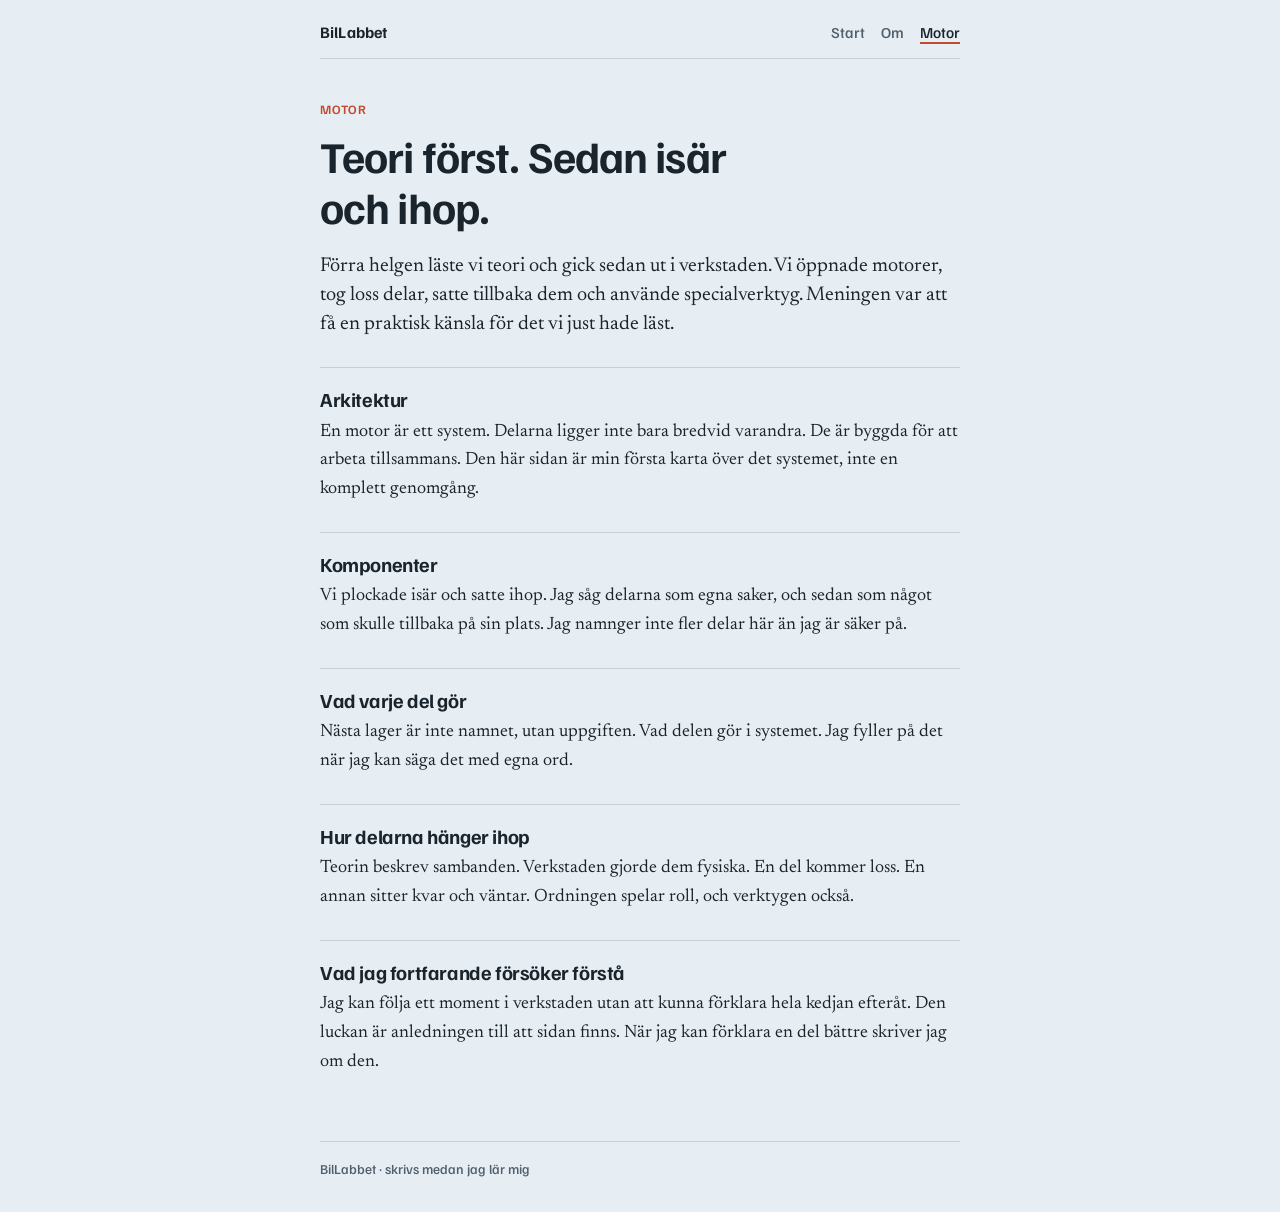
==== motor.html @ 1010e1db "Add the first Swedish pages so BilLabbet can go live. Co-authored-by: Cursor <cursoragent@cursor.com" ====
<!DOCTYPE html>
<html lang="sv">
  <head>
    <meta charset="utf-8" />
    <meta name="viewport" content="width=device-width, initial-scale=1" />
    <title>Motor · BilLabbet</title>
    <meta
      name="description"
      content="Hur jag förstår en motor just nu, efter teori och en verkstadshelg."
    />
    <link rel="stylesheet" href="styles.css" />
  </head>
  <body>
    <header class="site-header">
      <a class="site-name" href="index.html">BilLabbet</a>
      <nav aria-label="Sidor">
        <a href="index.html">Start</a>
        <a href="om.html">Om</a>
        <a href="motor.html" aria-current="page">Motor</a>
      </nav>
    </header>

    <main>
      <p class="kicker">Motor</p>
      <h1>Teori först. Sedan isär och ihop.</h1>
      <p class="lead">
        Förra helgen läste vi teori och gick sedan ut i verkstaden. Vi öppnade
        motorer, tog loss delar, satte tillbaka dem och använde specialverktyg.
        Meningen var att få en praktisk känsla för det vi just hade läst.
      </p>

      <section>
        <h2>Arkitektur</h2>
        <p>
          En motor är ett system. Delarna ligger inte bara bredvid varandra. De
          är byggda för att arbeta tillsammans. Den här sidan är min första karta
          över det systemet, inte en komplett genomgång.
        </p>
      </section>

      <section>
        <h2>Komponenter</h2>
        <p>
          Vi plockade isär och satte ihop. Jag såg delarna som egna saker, och
          sedan som något som skulle tillbaka på sin plats. Jag namnger inte
          fler delar här än jag är säker på.
        </p>
      </section>

      <section>
        <h2>Vad varje del gör</h2>
        <p>
          Nästa lager är inte namnet, utan uppgiften. Vad delen gör i systemet.
          Jag fyller på det när jag kan säga det med egna ord.
        </p>
      </section>

      <section>
        <h2>Hur delarna hänger ihop</h2>
        <p>
          Teorin beskrev sambanden. Verkstaden gjorde dem fysiska. En del kommer
          loss. En annan sitter kvar och väntar. Ordningen spelar roll, och
          verktygen också.
        </p>
      </section>

      <section>
        <h2>Vad jag fortfarande försöker förstå</h2>
        <p>
          Jag kan följa ett moment i verkstaden utan att kunna förklara hela
          kedjan efteråt. Den luckan är anledningen till att sidan finns. När
          jag kan förklara en del bättre skriver jag om den.
        </p>
      </section>
    </main>

    <footer>
      <p>BilLabbet · skrivs medan jag lär mig</p>
    </footer>
  </body>
</html>
---- styles.css ----
@font-face {
  font-family: "Familjen Grotesk";
  font-style: normal;
  font-weight: 500 700;
  font-display: swap;
  src: url("fonts/familjen-grotesk-latin.woff2") format("woff2");
  unicode-range: U+0000-00FF, U+0131, U+0152-0153, U+02BB-02BC, U+02C6, U+02DA,
    U+02DC, U+0304, U+0308, U+0329, U+2000-206F, U+20AC, U+2122, U+2191, U+2193,
    U+2212, U+2215, U+FEFF, U+FFFD;
}

@font-face {
  font-family: "Newsreader";
  font-style: normal;
  font-weight: 400 500;
  font-display: swap;
  src: url("fonts/newsreader-latin.woff2") format("woff2");
  unicode-range: U+0000-00FF, U+0131, U+0152-0153, U+02BB-02BC, U+02C6, U+02DA,
    U+02DC, U+0304, U+0308, U+0329, U+2000-206F, U+20AC, U+2122, U+2191, U+2193,
    U+2212, U+2215, U+FEFF, U+FFFD;
}

:root {
  --paper: #e7eef3;
  --sheet: #f6f9fb;
  --ink: #1a242c;
  --muted: #52606c;
  --line: #c5d0d8;
  --mark: #c4482d;
  --focus: #1a242c;
}

*,
*::before,
*::after {
  box-sizing: border-box;
}

html {
  background: var(--paper);
}

body {
  margin: 0;
  min-height: 100vh;
  color: var(--ink);
  background: var(--paper);
  font-family: "Newsreader", "Iowan Old Style", "Palatino Linotype", Palatino, serif;
  font-size: 1.125rem;
  line-height: 1.6;
}

.site-header,
main,
footer {
  width: min(40rem, calc(100% - 2rem));
  margin-inline: auto;
}

.site-header {
  display: flex;
  flex-wrap: wrap;
  align-items: baseline;
  justify-content: space-between;
  gap: 0.75rem 1.5rem;
  padding-block: 1.25rem 0.75rem;
  border-bottom: 1px solid var(--line);
}

.site-name {
  color: inherit;
  font-family: "Familjen Grotesk", "Avenir Next", "Segoe UI", sans-serif;
  font-weight: 700;
  font-size: 1rem;
  letter-spacing: 0.01em;
  text-decoration: none;
}

nav {
  display: flex;
  flex-wrap: wrap;
  gap: 0.35rem 1rem;
  font-family: "Familjen Grotesk", "Avenir Next", "Segoe UI", sans-serif;
  font-size: 0.95rem;
  font-weight: 500;
}

nav a {
  color: var(--muted);
  text-decoration: none;
}

nav a[aria-current="page"] {
  color: var(--ink);
  box-shadow: inset 0 -2px 0 var(--mark);
}

main {
  padding-block: 2.5rem 3rem;
}

.kicker {
  margin: 0 0 0.75rem;
  color: var(--mark);
  font-family: "Familjen Grotesk", "Avenir Next", "Segoe UI", sans-serif;
  font-size: 0.8rem;
  font-weight: 600;
  letter-spacing: 0.08em;
  text-transform: uppercase;
}

h1,
h2 {
  font-family: "Familjen Grotesk", "Avenir Next", "Segoe UI", sans-serif;
  font-weight: 700;
  letter-spacing: -0.02em;
  line-height: 1.15;
}

h1 {
  margin: 0 0 1.25rem;
  max-width: 18ch;
  font-size: clamp(2rem, 5vw, 2.75rem);
}

h2 {
  margin: 0 0 0.4rem;
  font-size: 1.25rem;
}

.lead {
  font-size: 1.25rem;
  line-height: 1.45;
}

p {
  margin: 0 0 1rem;
}

section {
  margin-top: 1.75rem;
  padding-top: 1.25rem;
  border-top: 1px solid var(--line);
}

a.text-link {
  color: inherit;
  text-underline-offset: 0.18em;
  text-decoration-thickness: 1px;
  text-decoration-color: var(--mark);
}

a:focus-visible {
  outline: 2px solid var(--focus);
  outline-offset: 3px;
}

footer {
  padding-bottom: 2rem;
  color: var(--muted);
  font-family: "Familjen Grotesk", "Avenir Next", "Segoe UI", sans-serif;
  font-size: 0.85rem;
}

footer p {
  margin: 0;
  padding-top: 1rem;
  border-top: 1px solid var(--line);
}

@media (max-width: 36rem) {
  body {
    font-size: 1.05rem;
  }

  main {
    padding-top: 1.75rem;
  }
}
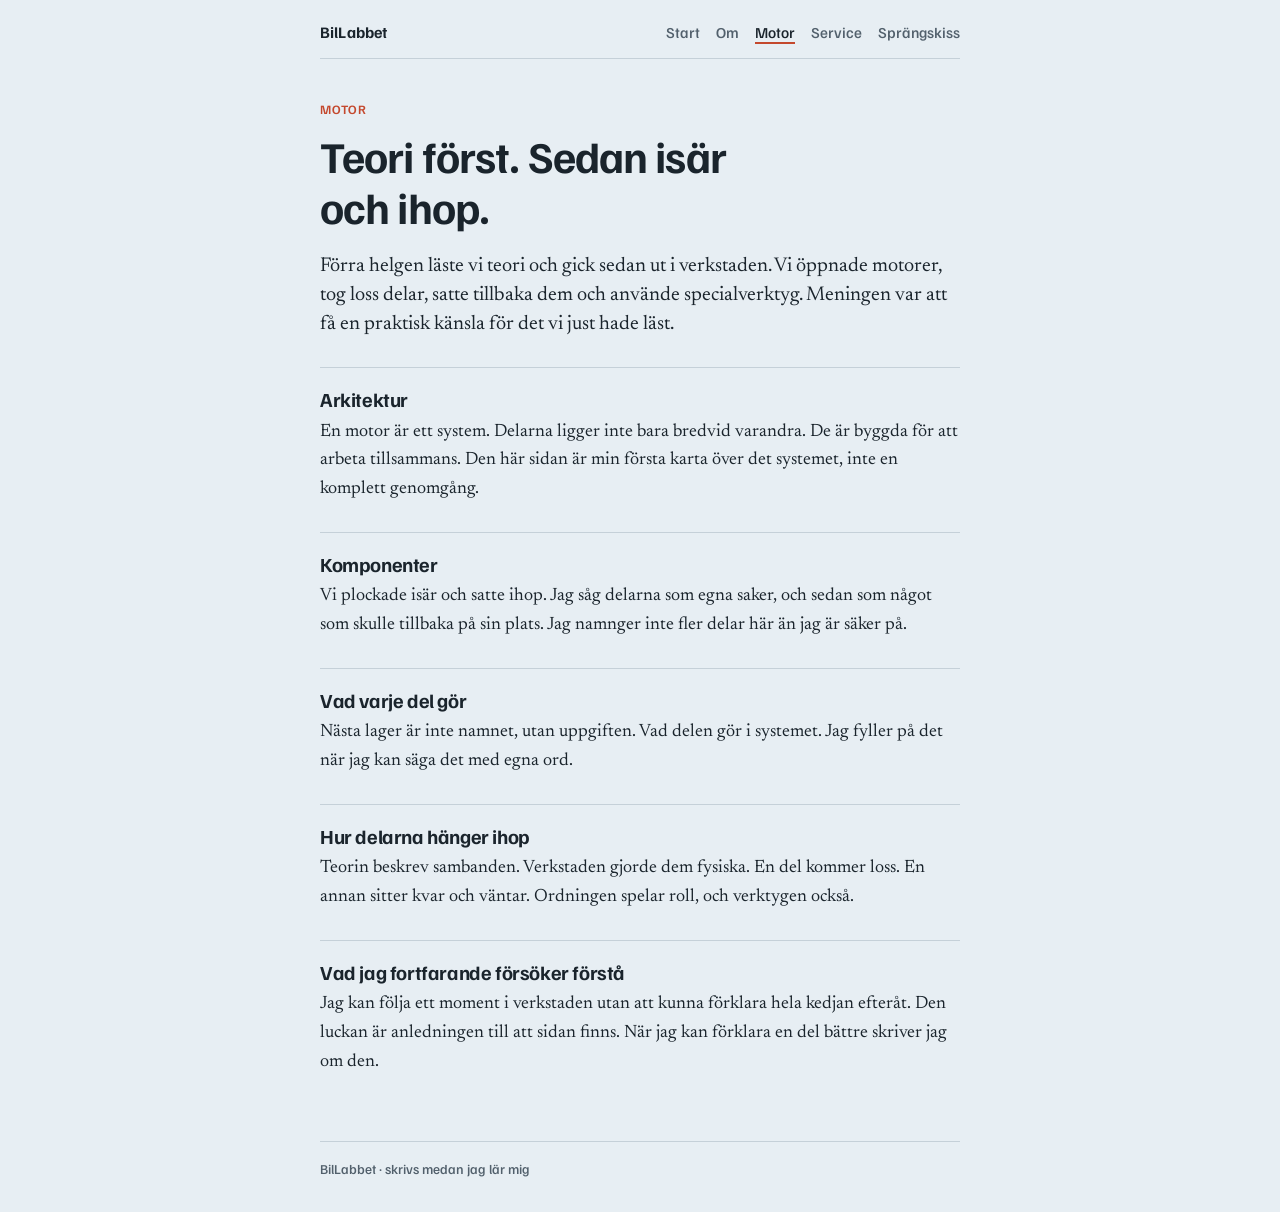
==== commit c3b1a75c: "Add the workshop service page and drivetrain exploded views. The first ordinary-track service can be" ====
--- a/motor.html
+++ b/motor.html
@@ -17,6 +17,8 @@
         <a href="index.html">Start</a>
         <a href="om.html">Om</a>
         <a href="motor.html" aria-current="page">Motor</a>
+        <a href="service.html">Service</a>
+        <a href="sprangskiss.html">Sprängskiss</a>
       </nav>
     </header>
 
--- a/styles.css
+++ b/styles.css
@@ -168,6 +168,45 @@
   border-top: 1px solid var(--line);
 }
 
+.site-header.wide,
+main.wide,
+footer.wide {
+  width: min(54rem, calc(100% - 2rem));
+}
+
+article.diagram {
+  margin-top: 2rem;
+  padding-top: 1.25rem;
+  border-top: 1px solid var(--line);
+}
+
+.diagram figure,
+figure.diagram {
+  margin: 0.85rem 0 0;
+}
+
+.diagram img,
+.diagram svg {
+  display: block;
+  width: 100%;
+  height: auto;
+  background: var(--sheet);
+  border: 1px solid var(--line);
+}
+
+.diagram figcaption {
+  margin-top: 0.6rem;
+  color: var(--muted);
+  font-size: 0.95rem;
+  line-height: 1.45;
+}
+
+.diagram text {
+  font-family: "Familjen Grotesk", "Avenir Next", "Segoe UI", sans-serif;
+  font-weight: 500;
+  fill: var(--ink);
+}
+
 @media (max-width: 36rem) {
   body {
     font-size: 1.05rem;
